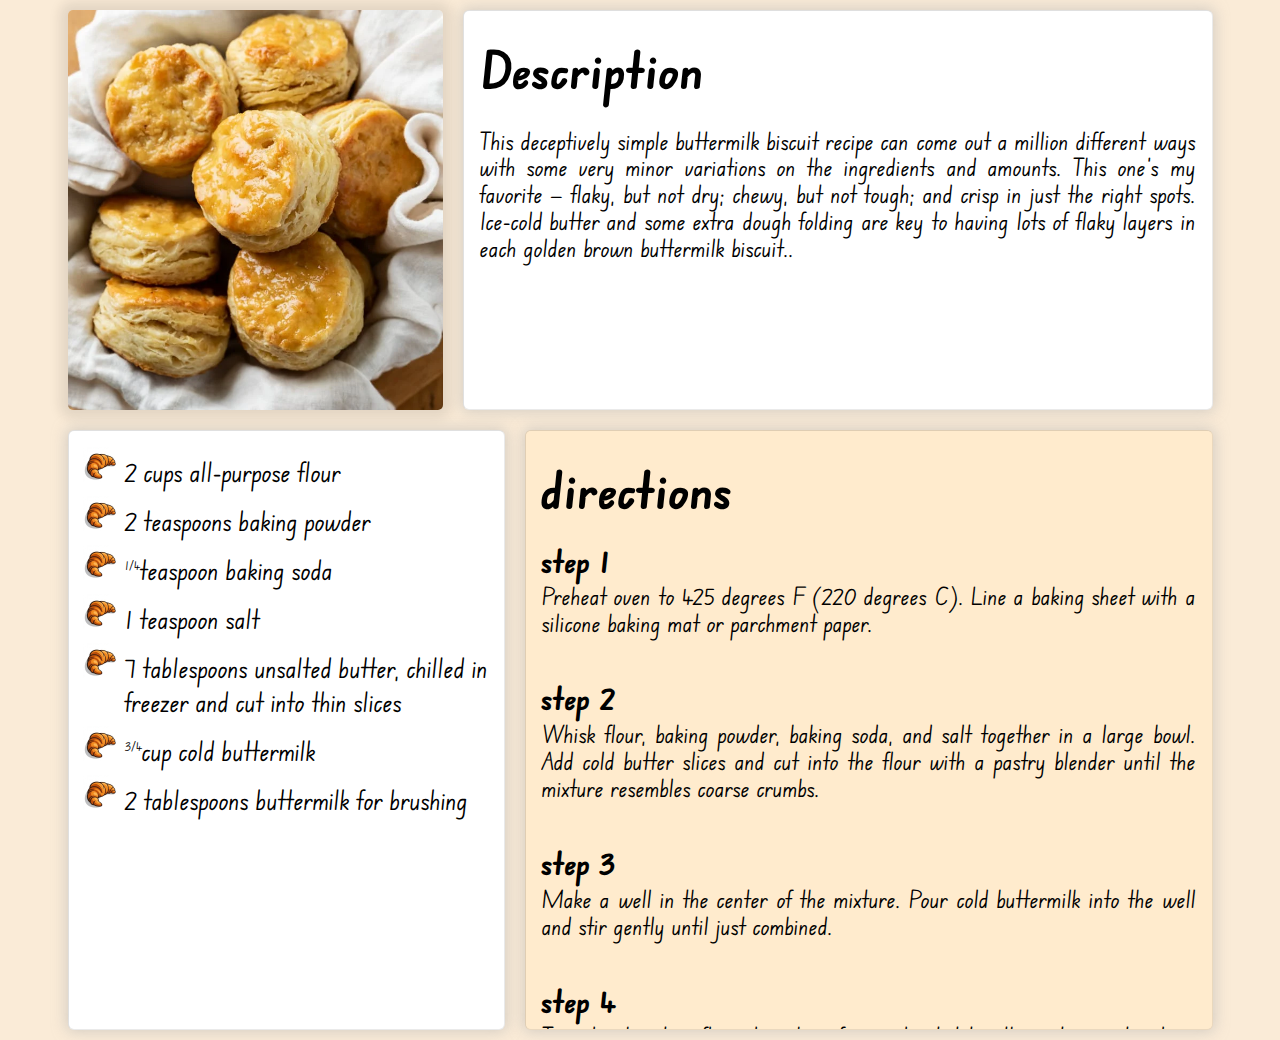
==== recipes/biscuit.html @ 63723f31 "final commit" ====
<!DOCTYPE html>
<html lang="en">
<head>
    <link rel="stylesheet" href="/styles.css">
    <meta charset="UTF-8">
    <meta http-equiv="X-UA-Compatible" content="IE=edge">
    <meta name="viewport" content="width=device-width, initial-scale=1.0">
    <link rel="icon" href="images-recipes/favicon.ico" type="image/x-icon">
    <link rel="shortcut icon" href="images-recipes/favicon.ico" type="image/x-icon">
    <title>Document</title>
</head>
<body>
    <div class="recipe-croissant">
        <div class="one item-croissant"><img id="gallery" src="/images-recipes/biscuit2.jpg" alt="A biscuit "></div>
        <div class="two item-croissant text-box">
            <h1>Description</h1>
            <p>This deceptively simple buttermilk biscuit recipe can come out a million different ways with some very minor variations on the ingredients and amounts. This one's my favorite — flaky, but not dry; chewy, but not tough; and crisp in just the right spots. Ice-cold butter and some extra dough folding are key to having lots of flaky layers in each golden brown buttermilk biscuit..</p>
        </div>
        <div class="three item-croissant text-box">
            <ul>
                <li>2 cups all-purpose flour</li>
                <li>2 teaspoons baking powder</li>
                <li><sup>1/4</sup>teaspoon baking soda</li>
                <li>1 teaspoon salt</li>
                <li>7 tablespoons unsalted butter, chilled in freezer and cut into thin slices</li>
                <li><sup>3/4</sup>cup cold buttermilk</li>
                <li>2 tablespoons buttermilk for brushing</li>
            </ul>
        </div>
        <div class="four item-croissant text-box">
            <div class="directions">
              <h1>directions</h1>
              <div class="steps">
                  <h2>step 1</h2>
                  <p>Preheat oven to 425 degrees F (220 degrees C). Line a baking sheet with a silicone baking mat or parchment paper.</p>
              </div>
              <div class="steps">
                  <h2>step 2</h2>
                  <p>Whisk flour, baking powder, baking soda, and salt together in a large bowl. Add cold butter slices and cut into the flour with a pastry blender until the mixture resembles coarse crumbs.</p>
              </div>
              <div class="steps">
                  <h2>step 3</h2>
                  <p>Make a well in the center of the mixture. Pour cold buttermilk into the well and stir gently until just combined.</p>
              </div>
              <div class="steps">
                  <h2>step 4</h2>
                  <p>Turn dough onto a floured work surface and pat it together into a rectangle.</p>
              </div>

              <div>
                  <h2>step 5</h2>
                  <p>Fold the rectangle in thirds. Turn dough a half turn, gather any crumbs, and flatten back into a rectangle. Repeat twice more, folding and pressing the dough a total of three times.</p>
              </div>
              <div>
                <h2>step 6</h2>
                <p>Roll dough on a floured surface to about 1/2 inch thick. Use a 2 1/2-inch round biscuit cutter to cut biscuits. Reroll any scraps to cut more biscuits; you should get 12 total.</p>
              </div>
              <div>
                <h2>step 7</h2>
                <p>Transfer biscuits to the prepared baking sheet. Press an indent into the top of each biscuit with your thumb. Brush buttermilk over the tops.</p>
              </div>
              <div>
                <h2>step 8</h2>
                <p>Bake in the preheated oven until biscuits are flaky and golden brown, about 15 minutes.</p>
              </div>
            </div> 
        </div>
    </div>
</body>
</html>
---- styles.css ----
@import url('https://fonts.googleapis.com/css2?family=Edu+NSW+ACT+Foundation&display=swap');


*{
    box-sizing: border-box;
    font-family:'Edu NSW ACT Foundation';
}


/** START OF THE STYLING FOR THE HOME PAGE: INDEX.HTML*/

body:not(.croissant-page){
    background-color: antiquewhite;
    overflow-x: hidden;
    margin: 0;
}

div.container{
    width: 1100px;
    height: 80%;
    display: flex; 
    justify-content: space-between;
    align-items: center;
    margin: 60px auto; 
    padding: 25px;
}

.croissant{
    width: 300px;
    height: 300px;
    order: 1;
}

.pizza{
    width: 300px;
    height: 300px;
    order: 3;
}

.biscuit{
    width: 300px;
    height: 300px;
    order: 2;
}

#gallery{
    object-fit: cover;
    display: flex;
    width: 100%;
    height: 100%;
    border-radius: 5px;
    box-shadow: 0 0 12px 8px rgba(31, 31, 32, 0.101);
}


#gallery:hover:not([src="/images-recipes/croissant2.jpg"] , [src="/images-recipes/biscuit2.jpg"] ,[src="/images-recipes/pizza2.jpg"]){
    height: 105%;
    width:105%;
    border-radius: 10px;
    transition: 0.5s;
}

@media all and (max-width:980px){
    div.container{
        width: 100%;
        flex-direction: column;
        justify-content: space-between;
        margin: 0 auto;
        padding: 0;
        
    }

}

.item{
    margin: 0px 20px 100px;
}

.item p {
    margin-top: 10px;
    text-align: center;
    font-size: 2em;
}

/*!       --END OF THE STYLING FOR THE HOME PAGE--   */

/* *      --STYLING FOR THE CROISSANT.HTML,BISCUIT.HTML AND PIZZA.HTML PAGES--     */

.croissant-page{
    background-color: beige;
    margin:0 auto;
}

.recipe-croissant{
    width:1250px;
    margin: 0 auto;
    display: flex;
    flex-wrap: wrap;
    justify-content: center;
}

.one{
    width: 30%;
    height: 400px;
}

.two{
    width: 60%;
    height: 400px;
    background-color:white ;
}

.three{
    width: 35%;
    height: 600px;
    background-color:white ;

}

.four{
    width: 55%;
    height: 600px;
    background-color:blanchedalmond ;
    overflow-y:scroll;
}

.item-croissant{
    margin: 10px;
}




.text-box{
    border: 1px inset rgba(0, 0, 0, 0.12);
    border-radius: 6px;
    box-shadow:  0 0 14px 2px rgba(175, 175, 175, 0.505);
}

ul{
    list-style-image: url("/images-recipes/croissantbullet.jpg");
}

li{
    font-size:1.68em;
    margin: 7px 16px;
}

.four::-webkit-scrollbar{
    width: 1vw;
}
.four::-webkit-scrollbar-thumb{
    background-color: rgba(253, 185, 150, 0.8);
    border-radius: 0.5vw;
    height: 1vh;
}
.four::-webkit-scrollbar-track{
    background-color:rgb(255, 160, 122, 0.2);
    border-radius: 0.2vw;
}
.four::-webkit-scrollbar-thumb:hover{
    background-color: rgb(253, 185, 150);
}
.four::-webkit-scrollbar-track:hover{
    background-color:rgb(255, 206, 187);
}

h1, p, h2{
    margin-inline: 1rem;
    line-height: 1.6814rem;
}

h1{
    font-size: 4vw;
    margin-bottom: 3.5vw;
    margin-top: 3.5vw;
}

p{
    font-size: 1.5em;
}

p:not(.item p){
    margin-top: 0;
    margin-bottom: 2em;
    text-align:justify;
}

h2{
    margin-bottom:1vh ;
    font-size: 2em;
}

sup{
   font-size:small ; 
}
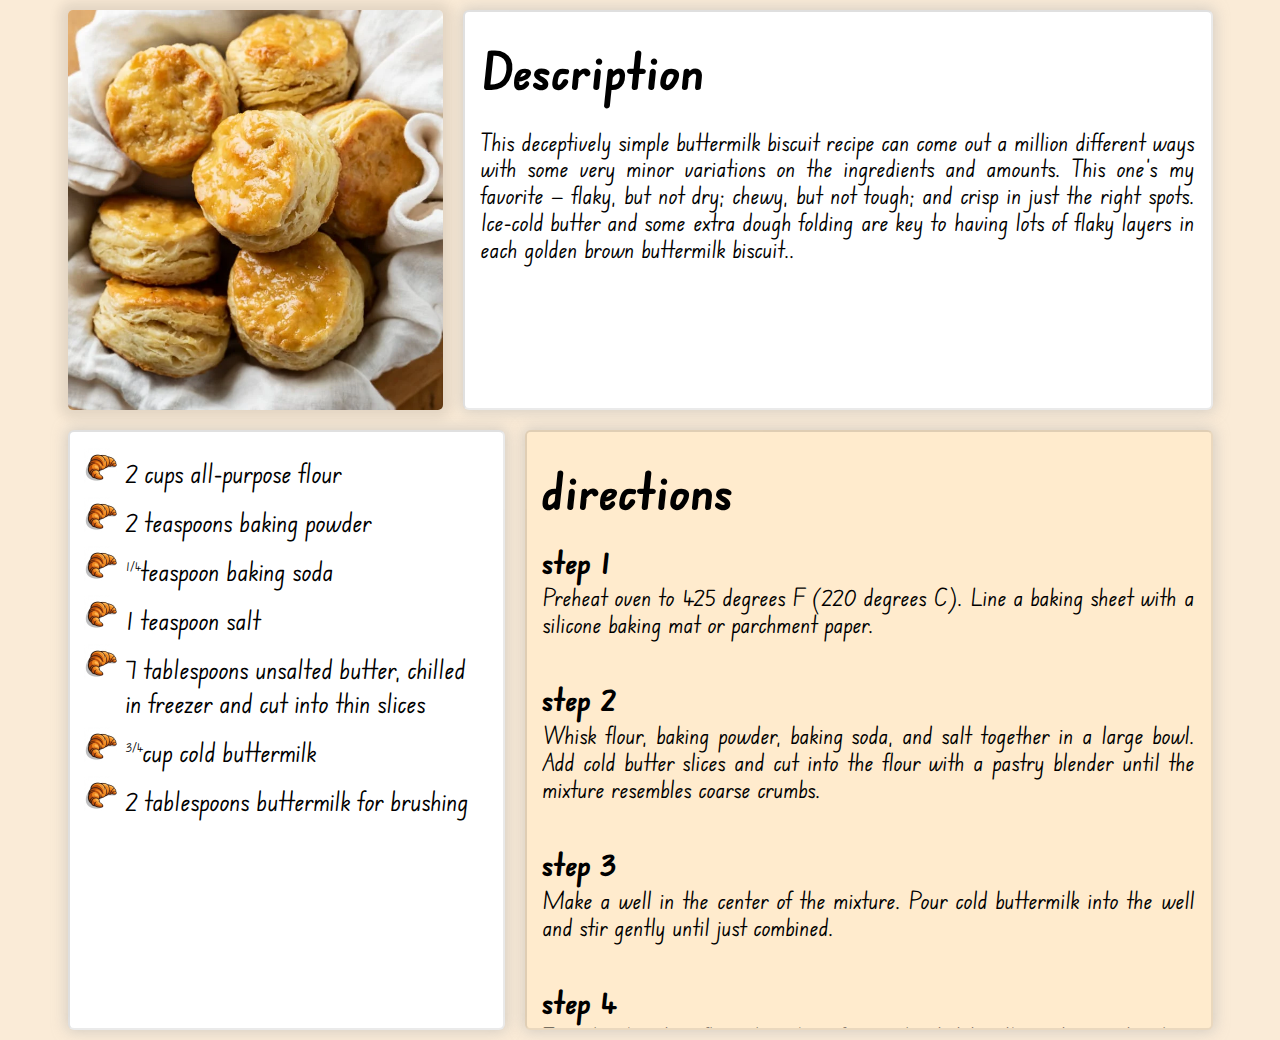
==== commit 7405bfe1: "final commit" ====
--- a/recipes/biscuit.html
+++ b/recipes/biscuit.html
@@ -30,39 +30,22 @@
         <div class="four item-croissant text-box">
             <div class="directions">
               <h1>directions</h1>
-              <div class="steps">
-                  <h2>step 1</h2>
-                  <p>Preheat oven to 425 degrees F (220 degrees C). Line a baking sheet with a silicone baking mat or parchment paper.</p>
-              </div>
-              <div class="steps">
-                  <h2>step 2</h2>
-                  <p>Whisk flour, baking powder, baking soda, and salt together in a large bowl. Add cold butter slices and cut into the flour with a pastry blender until the mixture resembles coarse crumbs.</p>
-              </div>
-              <div class="steps">
-                  <h2>step 3</h2>
-                  <p>Make a well in the center of the mixture. Pour cold buttermilk into the well and stir gently until just combined.</p>
-              </div>
-              <div class="steps">
-                  <h2>step 4</h2>
-                  <p>Turn dough onto a floured work surface and pat it together into a rectangle.</p>
-              </div>
-
-              <div>
-                  <h2>step 5</h2>
-                  <p>Fold the rectangle in thirds. Turn dough a half turn, gather any crumbs, and flatten back into a rectangle. Repeat twice more, folding and pressing the dough a total of three times.</p>
-              </div>
-              <div>
-                <h2>step 6</h2>
-                <p>Roll dough on a floured surface to about 1/2 inch thick. Use a 2 1/2-inch round biscuit cutter to cut biscuits. Reroll any scraps to cut more biscuits; you should get 12 total.</p>
-              </div>
-              <div>
-                <h2>step 7</h2>
-                <p>Transfer biscuits to the prepared baking sheet. Press an indent into the top of each biscuit with your thumb. Brush buttermilk over the tops.</p>
-              </div>
-              <div>
-                <h2>step 8</h2>
-                <p>Bake in the preheated oven until biscuits are flaky and golden brown, about 15 minutes.</p>
-              </div>
+              <h2>step 1</h2>
+              <p>Preheat oven to 425 degrees F (220 degrees C). Line a baking sheet with a silicone baking mat or parchment paper.</p>
+              <h2>step 2</h2>
+              <p>Whisk flour, baking powder, baking soda, and salt together in a large bowl. Add cold butter slices and cut into the flour with a pastry blender until the mixture resembles coarse crumbs.</p>
+              <h2>step 3</h2>
+              <p>Make a well in the center of the mixture. Pour cold buttermilk into the well and stir gently until just combined.</p>
+              <h2>step 4</h2>
+              <p>Turn dough onto a floured work surface and pat it together into a rectangle.</p>
+              <h2>step 5</h2>
+              <p>Fold the rectangle in thirds. Turn dough a half turn, gather any crumbs, and flatten back into a rectangle. Repeat twice more, folding and pressing the dough a total of three times.</p>
+              <h2>step 6</h2>
+              <p>Roll dough on a floured surface to about 1/2 inch thick. Use a 2 1/2-inch round biscuit cutter to cut biscuits. Reroll any scraps to cut more biscuits; you should get 12 total.</p>
+              <h2>step 7</h2>
+              <p>Transfer biscuits to the prepared baking sheet. Press an indent into the top of each biscuit with your thumb. Brush buttermilk over the tops.</p>
+              <h2>step 8</h2>
+              <p>Bake in the preheated oven until biscuits are flaky and golden brown, about 15 minutes.</p>
             </div> 
         </div>
     </div>
--- a/styles.css
+++ b/styles.css
@@ -132,7 +132,7 @@
 
 
 .text-box{
-    border: 1px inset rgba(0, 0, 0, 0.12);
+    border: 2px inset rgba(0, 0, 0, 0.12);
     border-radius: 6px;
     box-shadow:  0 0 14px 2px rgba(175, 175, 175, 0.505);
 }
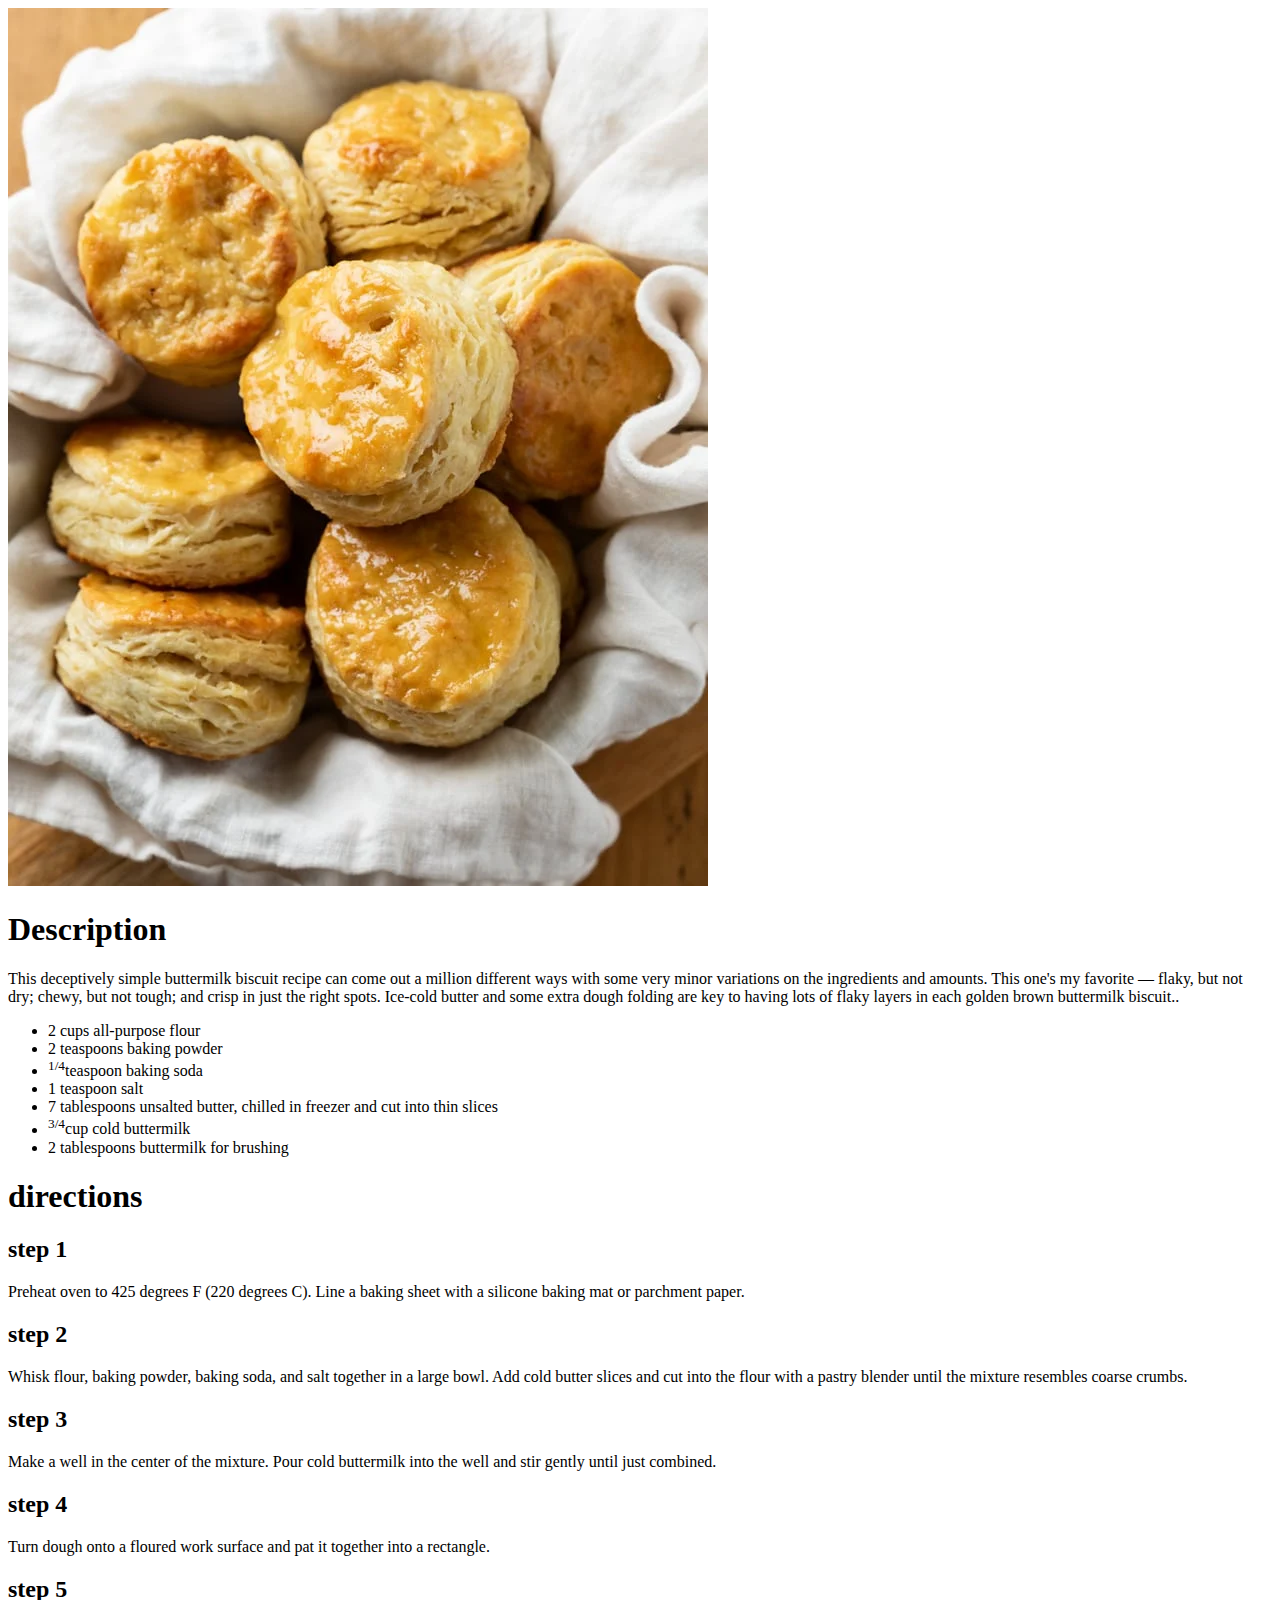
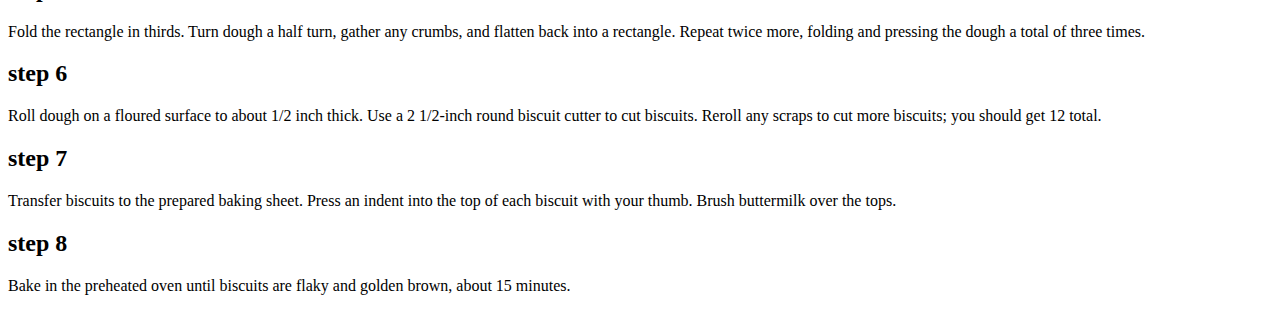
==== commit 7bc76ad4: "final commit" ====
--- a/recipes/biscuit.html
+++ b/recipes/biscuit.html
@@ -1,7 +1,7 @@
 <!DOCTYPE html>
 <html lang="en">
 <head>
-    <link rel="stylesheet" href="/styles.css">
+    <link rel="stylesheet" href="styles.css">
     <meta charset="UTF-8">
     <meta http-equiv="X-UA-Compatible" content="IE=edge">
     <meta name="viewport" content="width=device-width, initial-scale=1.0">
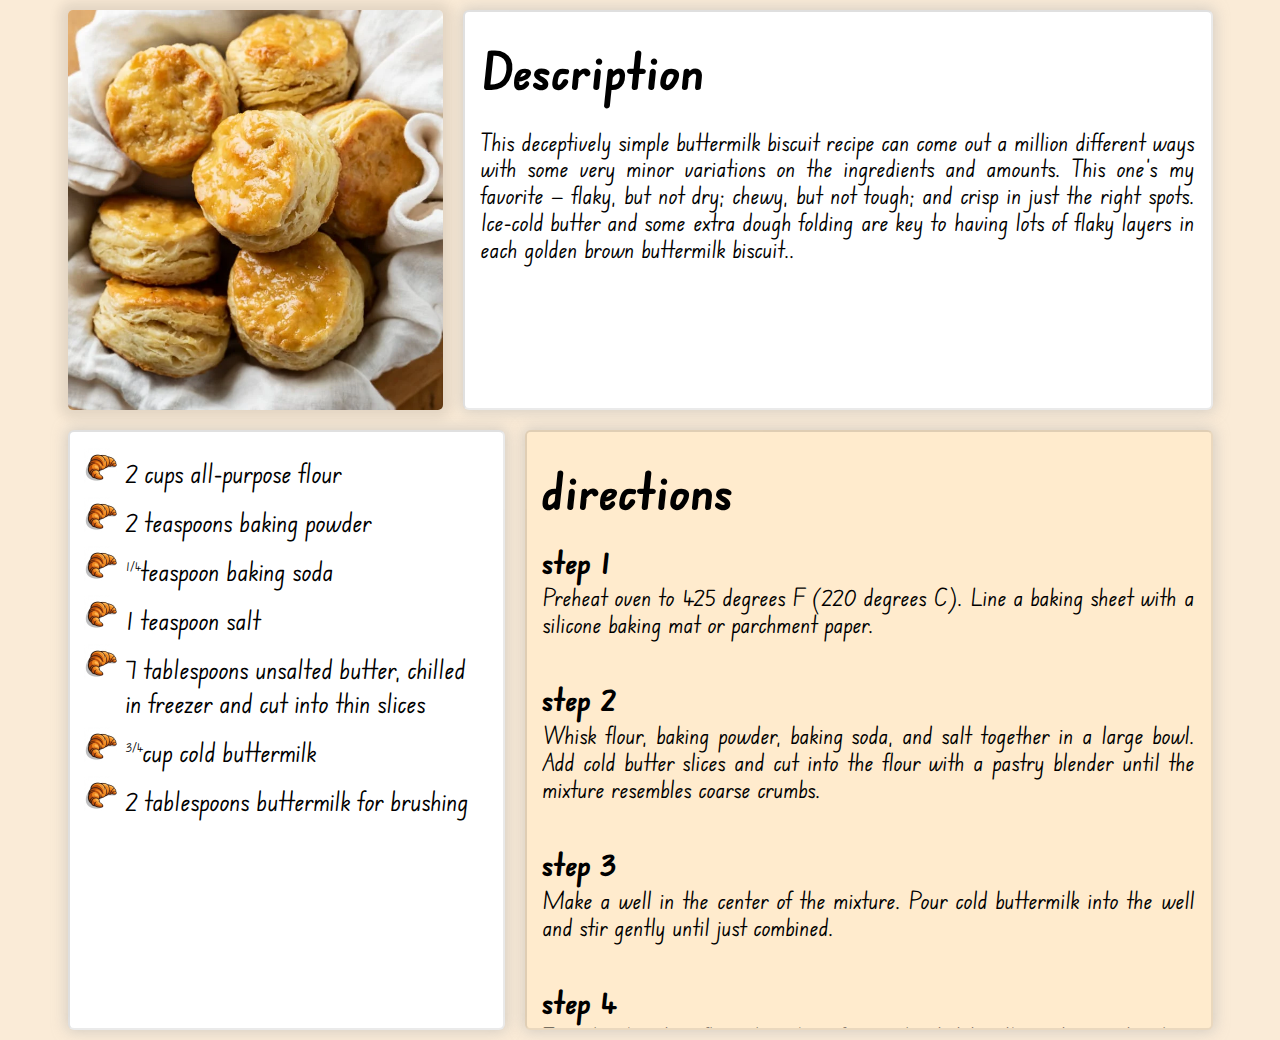
==== commit dc08753f: "stylesheet linking correction" ====
--- a/recipes/biscuit.html
+++ b/recipes/biscuit.html
@@ -1,7 +1,7 @@
 <!DOCTYPE html>
 <html lang="en">
 <head>
-    <link rel="stylesheet" href="styles.css">
+    <link rel="stylesheet" href="../styles.css"/>
     <meta charset="UTF-8">
     <meta http-equiv="X-UA-Compatible" content="IE=edge">
     <meta name="viewport" content="width=device-width, initial-scale=1.0">
--- a/styles.css
+++ b/styles.css
@@ -0,0 +1,196 @@
+@import url('https://fonts.googleapis.com/css2?family=Edu+NSW+ACT+Foundation&display=swap');
+
+
+*{
+    box-sizing: border-box;
+    font-family:'Edu NSW ACT Foundation';
+}
+
+
+/** START OF THE STYLING FOR THE HOME PAGE: INDEX.HTML*/
+
+body:not(.croissant-page){
+    background-color: antiquewhite;
+    overflow-x: hidden;
+    margin: 0;
+}
+
+div.container{
+    width: 1100px;
+    height: 80%;
+    display: flex; 
+    justify-content: space-between;
+    align-items: center;
+    margin: 60px auto; 
+    padding: 25px;
+}
+
+.croissant{
+    width: 300px;
+    height: 300px;
+    order: 1;
+}
+
+.pizza{
+    width: 300px;
+    height: 300px;
+    order: 3;
+}
+
+.biscuit{
+    width: 300px;
+    height: 300px;
+    order: 2;
+}
+
+#gallery{
+    object-fit: cover;
+    display: flex;
+    width: 100%;
+    height: 100%;
+    border-radius: 5px;
+    box-shadow: 0 0 12px 8px rgba(31, 31, 32, 0.101);
+}
+
+
+#gallery:hover:not([src="/images-recipes/croissant2.jpg"] , [src="/images-recipes/biscuit2.jpg"] ,[src="/images-recipes/pizza2.jpg"]){
+    height: 105%;
+    width:105%;
+    border-radius: 10px;
+    transition: 0.5s;
+}
+
+@media all and (max-width:980px){
+    div.container{
+        width: 100%;
+        flex-direction: column;
+        justify-content: space-between;
+        margin: 0 auto;
+        padding: 0;
+        
+    }
+
+}
+
+.item{
+    margin: 0px 20px 100px;
+}
+
+.item p {
+    margin-top: 10px;
+    text-align: center;
+    font-size: 2em;
+}
+
+/*!       --END OF THE STYLING FOR THE HOME PAGE--   */
+
+/* *      --STYLING FOR THE CROISSANT.HTML,BISCUIT.HTML AND PIZZA.HTML PAGES--     */
+
+.croissant-page{
+    background-color: beige;
+    margin:0 auto;
+}
+
+.recipe-croissant{
+    width:1250px;
+    margin: 0 auto;
+    display: flex;
+    flex-wrap: wrap;
+    justify-content: center;
+}
+
+.one{
+    width: 30%;
+    height: 400px;
+}
+
+.two{
+    width: 60%;
+    height: 400px;
+    background-color:white ;
+}
+
+.three{
+    width: 35%;
+    height: 600px;
+    background-color:white ;
+
+}
+
+.four{
+    width: 55%;
+    height: 600px;
+    background-color:blanchedalmond ;
+    overflow-y:scroll;
+}
+
+.item-croissant{
+    margin: 10px;
+}
+
+
+
+
+.text-box{
+    border: 2px inset rgba(0, 0, 0, 0.12);
+    border-radius: 6px;
+    box-shadow:  0 0 14px 2px rgba(175, 175, 175, 0.505);
+}
+
+ul{
+    list-style-image: url("/images-recipes/croissantbullet.jpg");
+}
+
+li{
+    font-size:1.68em;
+    margin: 7px 16px;
+}
+
+.four::-webkit-scrollbar{
+    width: 1vw;
+}
+.four::-webkit-scrollbar-thumb{
+    background-color: rgba(253, 185, 150, 0.8);
+    border-radius: 0.5vw;
+    height: 1vh;
+}
+.four::-webkit-scrollbar-track{
+    background-color:rgb(255, 160, 122, 0.2);
+    border-radius: 0.2vw;
+}
+.four::-webkit-scrollbar-thumb:hover{
+    background-color: rgb(253, 185, 150);
+}
+.four::-webkit-scrollbar-track:hover{
+    background-color:rgb(255, 206, 187);
+}
+
+h1, p, h2{
+    margin-inline: 1rem;
+    line-height: 1.6814rem;
+}
+
+h1{
+    font-size: 4vw;
+    margin-bottom: 3.5vw;
+    margin-top: 3.5vw;
+}
+
+p{
+    font-size: 1.5em;
+}
+
+p:not(.item p){
+    margin-top: 0;
+    margin-bottom: 2em;
+    text-align:justify;
+}
+
+h2{
+    margin-bottom:1vh ;
+    font-size: 2em;
+}
+
+sup{
+   font-size:small ; 
+}